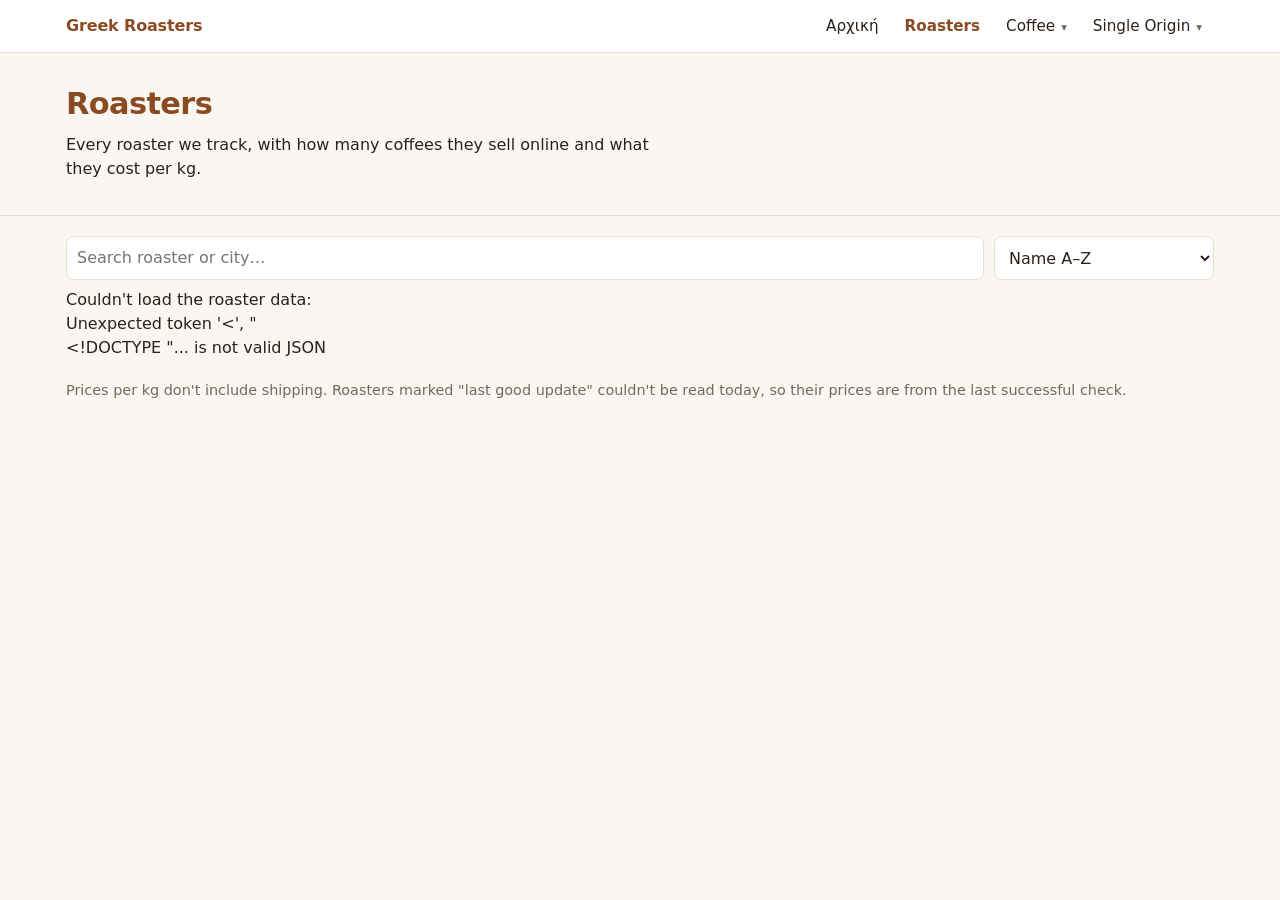
==== site/roasters.html @ 0393e21e "Add menu, Roasters page and grouping by origin or flavour profile - Menu on every page: Αρχική, Roas" ====
<!doctype html>
<html lang="en">
<head>
  <meta charset="utf-8">
  <meta name="viewport" content="width=device-width, initial-scale=1">
  <title>Roasters · Greek Roasters</title>
  <meta name="description" content="Greek specialty coffee roasters with online shops: coffees, prices per kg and shipping.">
  <link rel="stylesheet" href="style.css">
</head>
<body>
  <nav class="nav" aria-label="Main">
    <div class="wrap nav-row">
      <a class="brand" href="index.html">Greek Roasters</a>
      <ul class="menu">
        <li><a href="index.html" data-nav="home">Αρχική</a></li>
        <li><a href="roasters.html" data-nav="roasters">Roasters</a></li>
        <li><details class="drop"><summary data-nav="coffee">Coffee</summary>
          <ul>
            <li><a href="index.html?type=Blend">Blends</a></li>
            <li><a href="index.html?type=Single+origin">Single Origin</a></li>
            <li><a href="index.html?type=Decaf">Decaf</a></li>
          </ul></details></li>
        <li><details class="drop"><summary data-nav="single">Single Origin</summary>
          <ul>
            <li><a href="index.html?type=Single+origin&amp;group=origin">Sort per origin</a></li>
            <li><a href="index.html?type=Single+origin&amp;group=taste">Sort per flavour profile</a></li>
          </ul></details></li>
      </ul>
    </div>
  </nav>
  <header class="top">
    <div class="wrap">
      <h1>Roasters</h1>
      <p class="lede">Every roaster we track, with how many coffees they sell online and what they cost per kg.</p>
      <p class="meta" id="updated"></p>
    </div>
  </header>

  <main class="wrap">
    <div class="filters roaster-filters">
      <input id="rq" type="search" placeholder="Search roaster or city…" aria-label="Search roasters">
      <select id="rsort" aria-label="Sort roasters">
        <option value="name">Name A–Z</option>
        <option value="cheapest">Cheapest per kg</option>
        <option value="median">Lowest median per kg</option>
        <option value="count">Most coffees</option>
      </select>
    </div>
    <section id="roasterList" class="grid roaster-grid"></section>
    <p class="fine">Prices per kg don't include shipping. Roasters marked "last good update" couldn't be read today, so their prices are from the last successful check.</p>
  </main>

  <template id="roasterCard">
    <article class="card roaster">
      <div class="head">
        <div>
          <h3><a target="_blank" rel="noopener"></a></h3>
          <p class="sub"></p>
        </div>
        <div class="kg"><strong></strong><span>from, per kg</span></div>
      </div>
      <dl class="facts"></dl>
      <p class="status"></p>
      <a class="more" href="#"></a>
    </article>
  </template>

  <script src="nav.js"></script>
  <script src="roasters.js"></script>
</body>
</html>
---- site/style.css ----
:root {
  --bg: #faf7f2;
  --surface: #ffffff;
  --ink: #2b211a;
  --muted: #76675b;
  --line: #e7ddd2;
  --accent: #8a4b22;
  --chip: #f2e9df;
  --fruity: #b23a48;
  --choc: #6b4226;
  --balanced: #4b6b4a;
  --good: #2f7d4f;
  --bad: #b23a48;
}
@media (prefers-color-scheme: dark) {
  :root {
    --bg: #17120e;
    --surface: #211a15;
    --ink: #f1e8df;
    --muted: #b3a291;
    --line: #3a2f27;
    --accent: #e0a172;
    --chip: #2e241d;
    --fruity: #f08b98;
    --choc: #d9a77f;
    --balanced: #9cc79a;
    --good: #7fd19f;
    --bad: #f08b98;
  }
}
* { box-sizing: border-box; }
body { margin: 0; background: var(--bg); color: var(--ink); font: 16px/1.5 system-ui, -apple-system, "Segoe UI", sans-serif; }
.wrap { max-width: 1180px; margin: 0 auto; padding: 0 16px; }
.top { border-bottom: 1px solid var(--line); padding: 28px 0 20px; }
h1 { margin: 0; font-size: 1.9rem; letter-spacing: -0.02em; color: var(--accent); }
.lede { margin: 6px 0 2px; max-width: 60ch; }
.meta, .count, .fine { color: var(--muted); font-size: 0.9rem; }

.filters { display: grid; grid-template-columns: repeat(auto-fit, minmax(170px, 1fr)); gap: 10px; margin: 20px 0 8px; }
.filters input[type=search], .filters select { width: 100%; padding: 9px 10px; border: 1px solid var(--line); border-radius: 8px; background: var(--surface); color: var(--ink); font: inherit; }
.filters #q { grid-column: 1 / -1; }
.range, .check { display: flex; align-items: center; gap: 8px; font-size: 0.9rem; color: var(--muted); }
.range { flex-wrap: wrap; }
.range input { flex: 1; min-width: 120px; accent-color: var(--accent); }
.check input { accent-color: var(--accent); }

.grid { display: grid; grid-template-columns: repeat(auto-fill, minmax(300px, 1fr)); gap: 14px; }
.card { background: var(--surface); border: 1px solid var(--line); border-radius: 12px; padding: 14px 16px; display: flex; flex-direction: column; gap: 8px; }
.card.out { opacity: 0.6; }
.pic { display: block; margin: -14px -16px 2px; border-radius: 12px 12px 0 0; overflow: hidden; background: #fff; border-bottom: 1px solid var(--line); }
.pic img { display: block; width: 100%; height: 180px; object-fit: contain; }
.head { display: flex; justify-content: space-between; gap: 12px; }
.card h3 { margin: 0; font-size: 1.02rem; line-height: 1.3; }
.card h3 a { color: inherit; text-decoration: none; }
.card h3 a:hover { text-decoration: underline; }
.sub { margin: 2px 0 0; color: var(--muted); font-size: 0.88rem; }
.kg { text-align: right; white-space: nowrap; }
.kg strong { display: block; font-size: 1.25rem; color: var(--accent); }
.kg span { font-size: 0.75rem; color: var(--muted); }
.chips { margin: 0; display: flex; flex-wrap: wrap; gap: 6px; }
.chip { background: var(--chip); border-radius: 999px; padding: 2px 9px; font-size: 0.78rem; }
.chip.fruity { color: var(--fruity); }
.chip.choc { color: var(--choc); }
.chip.balanced { color: var(--balanced); }
.chip.drop { color: var(--good); font-weight: 600; }
.chip.rise { color: var(--bad); font-weight: 600; }
.notes { margin: 0; font-size: 0.9rem; }
.opts { list-style: none; margin: auto 0 0; padding: 8px 0 0; border-top: 1px dashed var(--line); display: flex; flex-wrap: wrap; gap: 4px 14px; font-size: 0.85rem; color: var(--muted); }
.opts b { color: var(--ink); font-weight: 600; }

.roasters { margin: 36px 0 48px; }
.roasters h2 { font-size: 1.3rem; }
.table-scroll { overflow-x: auto; }
table { width: 100%; border-collapse: collapse; font-size: 0.9rem; background: var(--surface); border: 1px solid var(--line); border-radius: 12px; }
th, td { text-align: left; padding: 8px 10px; border-bottom: 1px solid var(--line); white-space: nowrap; }
th { color: var(--muted); font-weight: 600; }
td a { color: var(--accent); }
.stale { color: var(--bad); }

.nav { background: var(--surface); border-bottom: 1px solid var(--line); position: sticky; top: 0; z-index: 10; }
.nav-row { display: flex; align-items: center; justify-content: space-between; gap: 12px; flex-wrap: wrap; min-height: 52px; }
.brand { font-weight: 700; color: var(--accent); text-decoration: none; letter-spacing: -0.01em; }
.menu { list-style: none; margin: 0; padding: 0; display: flex; flex-wrap: wrap; gap: 2px; }
.menu > li { position: relative; }
.menu a, .menu summary { display: block; padding: 8px 12px; border-radius: 8px; color: var(--ink); text-decoration: none; cursor: pointer; font-size: 0.95rem; }
.menu summary { list-style: none; }
.menu summary::-webkit-details-marker { display: none; }
.menu summary::after { content: "▾"; margin-left: 6px; font-size: 0.75em; color: var(--muted); }
.menu a:hover, .menu summary:hover, .drop[open] > summary { background: var(--chip); }
.menu .active { color: var(--accent); font-weight: 600; }
.drop ul { list-style: none; margin: 4px 0 0; padding: 6px; position: absolute; right: 0; min-width: 210px; background: var(--surface); border: 1px solid var(--line); border-radius: 10px; box-shadow: 0 8px 24px rgb(0 0 0 / 0.12); }
.drop ul a { white-space: nowrap; }
.menu a:focus-visible, .menu summary:focus-visible { outline: 2px solid var(--accent); outline-offset: 1px; }

.groups { display: flex; flex-direction: column; gap: 28px; }
.group h2 { font-size: 1.25rem; margin: 0 0 10px; display: flex; align-items: baseline; gap: 10px; flex-wrap: wrap; }
.group h2 small { color: var(--muted); font-weight: 400; font-size: 0.85rem; }

.roaster-filters { grid-template-columns: 1fr minmax(170px, 220px); }
.roaster-filters #rq { grid-column: auto; }
.roaster-grid { grid-template-columns: repeat(auto-fill, minmax(260px, 1fr)); margin-bottom: 20px; }
.facts { display: grid; grid-template-columns: auto 1fr; gap: 2px 12px; margin: 0; font-size: 0.9rem; }
.facts dt { color: var(--muted); }
.facts dd { margin: 0; text-align: right; }
.status { margin: 0; font-size: 0.8rem; color: var(--muted); }
.more { margin-top: auto; color: var(--accent); font-weight: 600; text-decoration: none; font-size: 0.9rem; }
.more:hover { text-decoration: underline; }

@media (max-width: 560px) {
  .nav-row { padding-top: 6px; padding-bottom: 6px; }
  .menu { width: 100%; justify-content: space-between; }
  .menu a, .menu summary { padding: 8px 8px; font-size: 0.9rem; }
  .drop ul { right: auto; left: 0; }
  .menu > li:last-child .drop ul { left: auto; right: 0; }
  .roaster-filters { grid-template-columns: 1fr; }
}
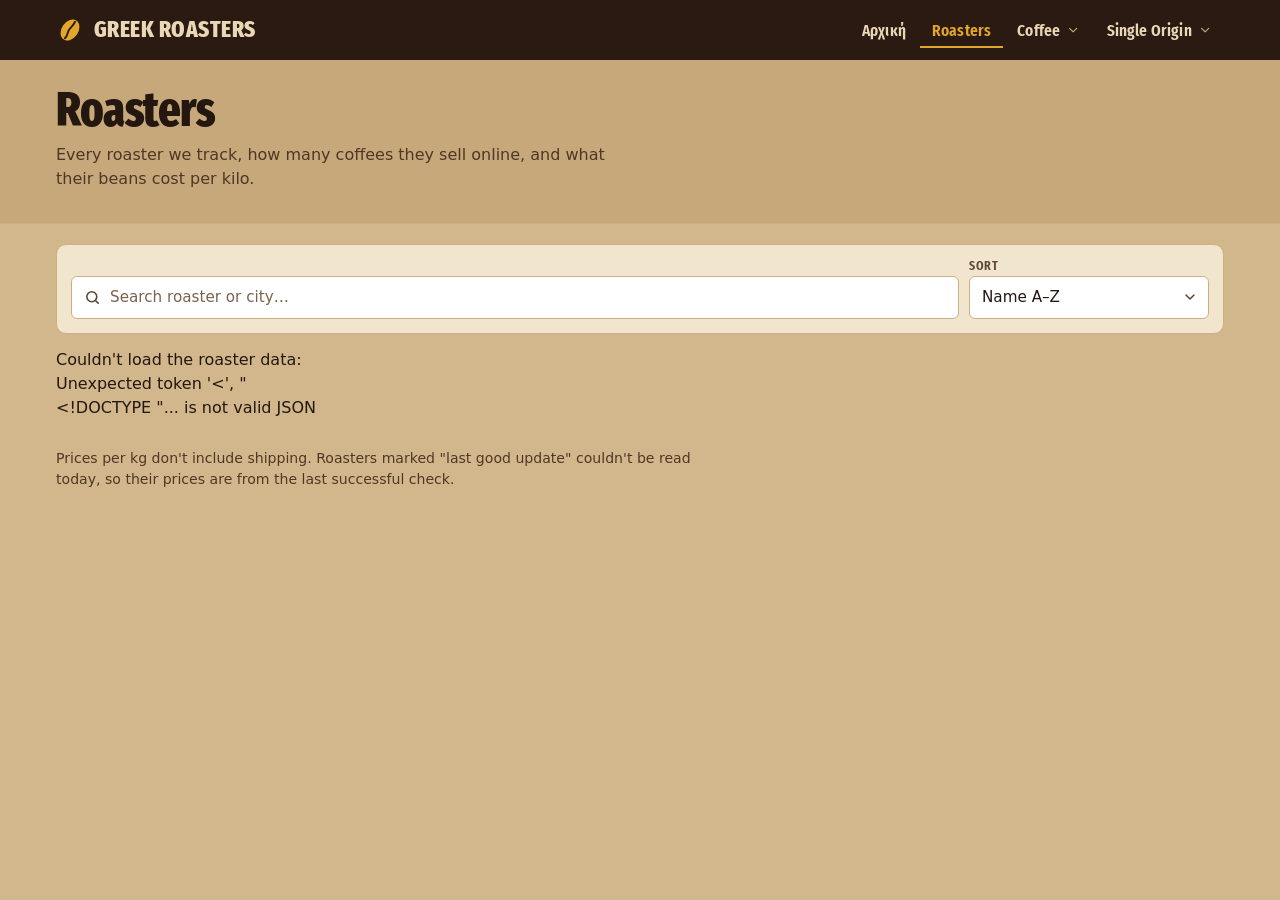
==== commit 0391e3d1: "Redesign the site as a grocer's shop in earth colours - Espresso header, kraft ground and bag-paper " ====
--- a/site/roasters.html
+++ b/site/roasters.html
@@ -5,22 +5,35 @@
   <meta name="viewport" content="width=device-width, initial-scale=1">
   <title>Roasters · Greek Roasters</title>
   <meta name="description" content="Greek specialty coffee roasters with online shops: coffees, prices per kg and shipping.">
+  <meta name="theme-color" content="#2a1a11">
+  <link rel="preload" href="fonts/fira-xc-extrabold.woff2" as="font" type="font/woff2" crossorigin>
   <link rel="stylesheet" href="style.css">
 </head>
 <body>
+  <svg width="0" height="0" style="position:absolute" aria-hidden="true">
+    <symbol id="i-chev" viewBox="0 0 24 24"><path d="m6 9 6 6 6-6"/></symbol>
+    <symbol id="i-down" viewBox="0 0 24 24"><path d="M12 5v14m-6-6 6 6 6-6"/></symbol>
+    <symbol id="i-up" viewBox="0 0 24 24"><path d="M12 19V5m-6 6 6-6 6 6"/></symbol>
+    <symbol id="i-arrow" viewBox="0 0 24 24"><path d="M5 12h14m-6-6 6 6-6 6"/></symbol>
+    <symbol id="i-sliders" viewBox="0 0 24 24"><path d="M4 7h10m4 0h2M4 17h4m4 0h8"/><circle cx="16" cy="7" r="2"/><circle cx="10" cy="17" r="2"/></symbol>
+    <symbol id="i-clock" viewBox="0 0 24 24"><circle cx="12" cy="12" r="8.5"/><path d="M12 7.5V12l3 2"/></symbol>
+  </svg>
   <nav class="nav" aria-label="Main">
     <div class="wrap nav-row">
-      <a class="brand" href="index.html">Greek Roasters</a>
+      <a class="brand" href="index.html">
+        <svg viewBox="0 0 32 32" aria-hidden="true"><ellipse cx="16" cy="16" rx="9.5" ry="13" transform="rotate(35 16 16)" fill="#e2a62a"/><path d="M10.2 25.4c3.4-3.2 2.6-6.2 4.4-9.2s4.8-4.6 7.2-9.6" fill="none" stroke="#2a1a11" stroke-width="2.2" stroke-linecap="round"/></svg>
+        Greek Roasters
+      </a>
       <ul class="menu">
         <li><a href="index.html" data-nav="home">Αρχική</a></li>
         <li><a href="roasters.html" data-nav="roasters">Roasters</a></li>
-        <li><details class="drop"><summary data-nav="coffee">Coffee</summary>
+        <li><details class="drop"><summary data-nav="coffee">Coffee <svg class="icon" aria-hidden="true"><use href="#i-chev"/></svg></summary>
           <ul>
             <li><a href="index.html?type=Blend">Blends</a></li>
             <li><a href="index.html?type=Single+origin">Single Origin</a></li>
             <li><a href="index.html?type=Decaf">Decaf</a></li>
           </ul></details></li>
-        <li><details class="drop"><summary data-nav="single">Single Origin</summary>
+        <li><details class="drop"><summary data-nav="single">Single Origin <svg class="icon" aria-hidden="true"><use href="#i-chev"/></svg></summary>
           <ul>
             <li><a href="index.html?type=Single+origin&amp;group=origin">Sort per origin</a></li>
             <li><a href="index.html?type=Single+origin&amp;group=taste">Sort per flavour profile</a></li>
@@ -29,23 +42,27 @@
     </div>
   </nav>
   <header class="top">
-    <div class="wrap">
-      <h1>Roasters</h1>
-      <p class="lede">Every roaster we track, with how many coffees they sell online and what they cost per kg.</p>
-      <p class="meta" id="updated"></p>
+    <div class="wrap top-row">
+      <div>
+        <h1>Roasters</h1>
+        <p class="lede">Every roaster we track, how many coffees they sell online, and what their beans cost per kilo.</p>
+        <p class="meta" id="updated"></p>
+      </div>
     </div>
   </header>
 
   <main class="wrap">
     <div class="filters roaster-filters">
       <input id="rq" type="search" placeholder="Search roaster or city…" aria-label="Search roasters">
-      <select id="rsort" aria-label="Sort roasters">
+      <label class="field"><span>Sort</span><select id="rsort">
         <option value="name">Name A–Z</option>
         <option value="cheapest">Cheapest per kg</option>
         <option value="median">Lowest median per kg</option>
         <option value="count">Most coffees</option>
-      </select>
+      </select></label>
     </div>
+    <h2 class="sr-only">All roasters</h2>
+    <p class="count" id="rcount" aria-live="polite"></p>
     <section id="roasterList" class="grid roaster-grid"></section>
     <p class="fine">Prices per kg don't include shipping. Roasters marked "last good update" couldn't be read today, so their prices are from the last successful check.</p>
   </main>
@@ -53,12 +70,14 @@
   <template id="roasterCard">
     <article class="card roaster">
       <div class="head">
-        <div>
-          <h3><a target="_blank" rel="noopener"></a></h3>
-          <p class="sub"></p>
-        </div>
-        <div class="kg"><strong></strong><span>from, per kg</span></div>
+        <div class="tag"><strong class="num"></strong><span>from, per kg</span></div>
+        <h3><a target="_blank" rel="noopener"></a></h3>
+        <p class="sub"></p>
       </div>
+      <figure class="scale">
+        <div class="scale-track"><span class="scale-mark"></span></div>
+        <figcaption><b></b> of coffees in stock</figcaption>
+      </figure>
       <dl class="facts"></dl>
       <p class="status"></p>
       <a class="more" href="#"></a>
--- a/site/style.css
+++ b/site/style.css
@@ -1,116 +1,216 @@
+/* Greek Roasters: a grocer's shop where everything is sold by the kilo. */
+
+@font-face { font-family: "Fira XC"; src: url("fonts/fira-xc-semibold.woff2") format("woff2"); font-weight: 600; font-display: swap; }
+@font-face { font-family: "Fira XC"; src: url("fonts/fira-xc-bold.woff2") format("woff2"); font-weight: 700; font-display: swap; }
+@font-face { font-family: "Fira XC"; src: url("fonts/fira-xc-extrabold.woff2") format("woff2"); font-weight: 800; font-display: swap; }
+
 :root {
-  --bg: #faf7f2;
-  --surface: #ffffff;
-  --ink: #2b211a;
-  --muted: #76675b;
-  --line: #e7ddd2;
-  --accent: #8a4b22;
-  --chip: #f2e9df;
-  --fruity: #b23a48;
-  --choc: #6b4226;
-  --balanced: #4b6b4a;
-  --good: #2f7d4f;
-  --bad: #b23a48;
+  --espresso: #2a1a11;
+  --espresso-2: #3b261a;
+  --on-espresso: #e9d7b6;
+  --on-espresso-2: #bfa47c;
+  --ground: #d2b78c;
+  --band: #c7a87a;
+  --bag: #f1e5cd;
+  --bag-line: #c9b088;
+  --window: #ffffff;
+  --ink: #23170f;
+  --ink-2: #4e3726;
+  --ink-3: #5e4733;
+  --ochre: #e2a62a;
+  --ochre-deep: #b9811a;
+  --on-ochre: #1f140c;
+  --olive: #4c5a20;
+  --olive-soft: #dfe1c3;
+  --terracotta: #8f3621;
+  --terracotta-soft: #f0d2c4;
+  --cherry: #8e2433;
+  --cocoa: #5b3a24;
+  --focus: #4c5a20;
+  --shadow: 0 1px 2px rgb(42 26 17 / 0.10), 0 6px 18px -8px rgb(42 26 17 / 0.30);
+  --display: "Fira XC", "Arial Narrow", system-ui, sans-serif;
+  --body: system-ui, -apple-system, "Segoe UI", Roboto, sans-serif;
+  color-scheme: light;
 }
 @media (prefers-color-scheme: dark) {
   :root {
-    --bg: #17120e;
-    --surface: #211a15;
-    --ink: #f1e8df;
-    --muted: #b3a291;
-    --line: #3a2f27;
-    --accent: #e0a172;
-    --chip: #2e241d;
-    --fruity: #f08b98;
-    --choc: #d9a77f;
-    --balanced: #9cc79a;
-    --good: #7fd19f;
-    --bad: #f08b98;
+    --espresso: #120b07;
+    --espresso-2: #24170f;
+    --on-espresso: #ecdcc0;
+    --on-espresso-2: #b59b74;
+    --ground: #1d140e;
+    --band: #2b1d13;
+    --bag: #2a1d14;
+    --bag-line: #4a3524;
+    --window: #f4ece0;
+    --ink: #f1e4cc;
+    --ink-2: #cdb593;
+    --ink-3: #b59c7a;
+    --ochre: #e2a62a;
+    --ochre-deep: #f0bd52;
+    --on-ochre: #1f140c;
+    --olive: #b4c26b;
+    --olive-soft: #333619;
+    --terracotta: #ec8a6c;
+    --terracotta-soft: #44221a;
+    --cherry: #f08a99;
+    --cocoa: #d9ab83;
+    --focus: #e2a62a;
+    --shadow: 0 1px 2px rgb(0 0 0 / 0.4), 0 8px 20px -10px rgb(0 0 0 / 0.7);
+    color-scheme: dark;
   }
 }
+
 * { box-sizing: border-box; }
-body { margin: 0; background: var(--bg); color: var(--ink); font: 16px/1.5 system-ui, -apple-system, "Segoe UI", sans-serif; }
-.wrap { max-width: 1180px; margin: 0 auto; padding: 0 16px; }
-.top { border-bottom: 1px solid var(--line); padding: 28px 0 20px; }
-h1 { margin: 0; font-size: 1.9rem; letter-spacing: -0.02em; color: var(--accent); }
-.lede { margin: 6px 0 2px; max-width: 60ch; }
-.meta, .count, .fine { color: var(--muted); font-size: 0.9rem; }
-
-.filters { display: grid; grid-template-columns: repeat(auto-fit, minmax(170px, 1fr)); gap: 10px; margin: 20px 0 8px; }
-.filters input[type=search], .filters select { width: 100%; padding: 9px 10px; border: 1px solid var(--line); border-radius: 8px; background: var(--surface); color: var(--ink); font: inherit; }
-.filters #q { grid-column: 1 / -1; }
-.range, .check { display: flex; align-items: center; gap: 8px; font-size: 0.9rem; color: var(--muted); }
-.range { flex-wrap: wrap; }
-.range input { flex: 1; min-width: 120px; accent-color: var(--accent); }
-.check input { accent-color: var(--accent); }
-
-.grid { display: grid; grid-template-columns: repeat(auto-fill, minmax(300px, 1fr)); gap: 14px; }
-.card { background: var(--surface); border: 1px solid var(--line); border-radius: 12px; padding: 14px 16px; display: flex; flex-direction: column; gap: 8px; }
-.card.out { opacity: 0.6; }
-.pic { display: block; margin: -14px -16px 2px; border-radius: 12px 12px 0 0; overflow: hidden; background: #fff; border-bottom: 1px solid var(--line); }
-.pic img { display: block; width: 100%; height: 180px; object-fit: contain; }
-.head { display: flex; justify-content: space-between; gap: 12px; }
-.card h3 { margin: 0; font-size: 1.02rem; line-height: 1.3; }
-.card h3 a { color: inherit; text-decoration: none; }
-.card h3 a:hover { text-decoration: underline; }
-.sub { margin: 2px 0 0; color: var(--muted); font-size: 0.88rem; }
-.kg { text-align: right; white-space: nowrap; }
-.kg strong { display: block; font-size: 1.25rem; color: var(--accent); }
-.kg span { font-size: 0.75rem; color: var(--muted); }
-.chips { margin: 0; display: flex; flex-wrap: wrap; gap: 6px; }
-.chip { background: var(--chip); border-radius: 999px; padding: 2px 9px; font-size: 0.78rem; }
-.chip.fruity { color: var(--fruity); }
-.chip.choc { color: var(--choc); }
-.chip.balanced { color: var(--balanced); }
-.chip.drop { color: var(--good); font-weight: 600; }
-.chip.rise { color: var(--bad); font-weight: 600; }
-.notes { margin: 0; font-size: 0.9rem; }
-.opts { list-style: none; margin: auto 0 0; padding: 8px 0 0; border-top: 1px dashed var(--line); display: flex; flex-wrap: wrap; gap: 4px 14px; font-size: 0.85rem; color: var(--muted); }
-.opts b { color: var(--ink); font-weight: 600; }
-
-.roasters { margin: 36px 0 48px; }
-.roasters h2 { font-size: 1.3rem; }
-.table-scroll { overflow-x: auto; }
-table { width: 100%; border-collapse: collapse; font-size: 0.9rem; background: var(--surface); border: 1px solid var(--line); border-radius: 12px; }
-th, td { text-align: left; padding: 8px 10px; border-bottom: 1px solid var(--line); white-space: nowrap; }
-th { color: var(--muted); font-weight: 600; }
-td a { color: var(--accent); }
-.stale { color: var(--bad); }
-
-.nav { background: var(--surface); border-bottom: 1px solid var(--line); position: sticky; top: 0; z-index: 10; }
-.nav-row { display: flex; align-items: center; justify-content: space-between; gap: 12px; flex-wrap: wrap; min-height: 52px; }
-.brand { font-weight: 700; color: var(--accent); text-decoration: none; letter-spacing: -0.01em; }
+html { -webkit-text-size-adjust: 100%; }
+body { margin: 0; background: var(--ground); color: var(--ink); font: 16px/1.5 var(--body); caret-color: var(--olive); }
+html { scrollbar-color: var(--ink-3) var(--ground); }
+::selection { background: var(--ochre); color: var(--on-ochre); }
+a { color: inherit; text-underline-offset: 3px; text-decoration-thickness: 1px; }
+:focus-visible { outline: 2px solid var(--focus); outline-offset: 2px; border-radius: 4px; }
+.wrap { max-width: 1200px; margin: 0 auto; padding: 0 16px; }
+.icon { width: 1em; height: 1em; flex: none; vertical-align: -0.125em; fill: none; stroke: currentColor; stroke-width: 2; stroke-linecap: round; stroke-linejoin: round; }
+.num { font-variant-numeric: tabular-nums; }
+.sr-only { position: absolute; width: 1px; height: 1px; padding: 0; margin: -1px; overflow: hidden; clip: rect(0 0 0 0); white-space: nowrap; border: 0; }
+
+/* Shop front: espresso rail */
+.nav { background: var(--espresso); color: var(--on-espresso); position: sticky; top: 0; z-index: 10; }
+.nav-row { display: flex; align-items: center; justify-content: space-between; gap: 12px 20px; flex-wrap: wrap; min-height: 60px; }
+.brand { display: inline-flex; align-items: center; gap: 10px; text-decoration: none; font: 800 1.45rem/1 var(--display); text-transform: uppercase; letter-spacing: 0.02em; color: var(--on-espresso); }
+.brand svg { width: 28px; height: 28px; }
 .menu { list-style: none; margin: 0; padding: 0; display: flex; flex-wrap: wrap; gap: 2px; }
 .menu > li { position: relative; }
-.menu a, .menu summary { display: block; padding: 8px 12px; border-radius: 8px; color: var(--ink); text-decoration: none; cursor: pointer; font-size: 0.95rem; }
+.menu a, .menu summary { display: flex; align-items: center; gap: 6px; padding: 8px 12px; border-radius: 6px; color: var(--on-espresso); text-decoration: none; cursor: pointer; font: 600 1.05rem/1.2 var(--display); letter-spacing: 0.01em; }
 .menu summary { list-style: none; }
 .menu summary::-webkit-details-marker { display: none; }
-.menu summary::after { content: "▾"; margin-left: 6px; font-size: 0.75em; color: var(--muted); }
-.menu a:hover, .menu summary:hover, .drop[open] > summary { background: var(--chip); }
-.menu .active { color: var(--accent); font-weight: 600; }
-.drop ul { list-style: none; margin: 4px 0 0; padding: 6px; position: absolute; right: 0; min-width: 210px; background: var(--surface); border: 1px solid var(--line); border-radius: 10px; box-shadow: 0 8px 24px rgb(0 0 0 / 0.12); }
-.drop ul a { white-space: nowrap; }
-.menu a:focus-visible, .menu summary:focus-visible { outline: 2px solid var(--accent); outline-offset: 1px; }
-
-.groups { display: flex; flex-direction: column; gap: 28px; }
-.group h2 { font-size: 1.25rem; margin: 0 0 10px; display: flex; align-items: baseline; gap: 10px; flex-wrap: wrap; }
-.group h2 small { color: var(--muted); font-weight: 400; font-size: 0.85rem; }
-
-.roaster-filters { grid-template-columns: 1fr minmax(170px, 220px); }
+.menu summary .icon { width: 0.85em; height: 0.85em; color: var(--on-espresso-2); transition: transform 0.2s cubic-bezier(0.16, 1, 0.3, 1); }
+.drop[open] > summary .icon { transform: rotate(180deg); }
+.menu a:hover, .menu summary:hover, .drop[open] > summary { background: var(--espresso-2); }
+.menu .active { color: var(--ochre); box-shadow: inset 0 -2px 0 var(--ochre); border-radius: 6px 6px 0 0; }
+.drop ul { list-style: none; margin: 6px 0 0; padding: 6px; position: absolute; right: 0; min-width: 220px; background: var(--bag); border: 1px solid var(--bag-line); border-radius: 8px; box-shadow: var(--shadow); }
+.drop ul a { color: var(--ink); font: 600 1rem/1.2 var(--body); white-space: nowrap; padding: 10px 12px; }
+.drop ul a:hover { background: var(--ground); }
+.menu :focus-visible { outline-color: var(--ochre); }
+
+/* Counter band */
+.top { background: var(--band); border-bottom: 1px solid var(--bag-line); padding: 26px 0 22px; }
+.top-row { display: flex; flex-wrap: wrap; align-items: flex-end; justify-content: space-between; gap: 14px 32px; }
+h1 { margin: 0; font: 800 clamp(1.9rem, 1.3rem + 2.4vw, 3rem)/1.02 var(--display); letter-spacing: -0.01em; text-wrap: balance; color: var(--ink); }
+.lede { margin: 8px 0 0; max-width: 58ch; color: var(--ink-2); }
+.ledger { display: flex; flex-wrap: wrap; gap: 6px 22px; margin: 0; padding: 0; list-style: none; font: 600 1rem/1.2 var(--display); color: var(--ink-2); }
+.ledger b { display: block; font-size: 1.6rem; font-weight: 800; color: var(--ink); font-variant-numeric: tabular-nums; }
+.meta { margin: 10px 0 0; font-size: 0.88rem; color: var(--ink-2); display: flex; align-items: center; gap: 6px; }
+.meta .icon { color: var(--olive); }
+
+/* Filters: the counter */
+.filters { display: grid; grid-template-columns: repeat(auto-fit, minmax(160px, 1fr)); gap: 10px; margin: 20px 0 6px; padding: 14px; background: var(--bag); border: 1px solid var(--bag-line); border-radius: 10px; }
+.filters #q { grid-column: 1 / -1; }
+.panel { grid-column: 1 / -1; }
+.panel > summary { display: none; }
+.panel-body { display: grid; grid-template-columns: repeat(auto-fit, minmax(160px, 1fr)); gap: 10px; }
+.field { display: flex; flex-direction: column; gap: 4px; min-width: 0; }
+.field > span { font: 600 0.82rem/1 var(--display); letter-spacing: 0.04em; text-transform: uppercase; color: var(--ink-3); }
+.filters input[type=search], .filters select { width: 100%; min-height: 42px; padding: 9px 12px; border: 1px solid var(--bag-line); border-radius: 6px; background-color: var(--window); color: #23170f; font: inherit; font-size: 0.95rem; }
+.filters select { appearance: none; padding-right: 34px; background-image: url("data:image/svg+xml,%3Csvg xmlns='http://www.w3.org/2000/svg' viewBox='0 0 24 24' fill='none' stroke='%235b4331' stroke-width='2.2' stroke-linecap='round' stroke-linejoin='round'%3E%3Cpath d='m6 9 6 6 6-6'/%3E%3C/svg%3E"); background-repeat: no-repeat; background-position: right 10px center; background-size: 16px; }
+.filters input[type=search] { padding-left: 38px; background-image: url("data:image/svg+xml,%3Csvg xmlns='http://www.w3.org/2000/svg' viewBox='0 0 24 24' fill='none' stroke='%235b4331' stroke-width='2.2' stroke-linecap='round'%3E%3Ccircle cx='11' cy='11' r='7'/%3E%3Cpath d='m20 20-3.5-3.5'/%3E%3C/svg%3E"); background-repeat: no-repeat; background-position: 12px center; background-size: 17px; }
+.filters input::placeholder { color: #7a634e; }
+.filters input:focus-visible, .filters select:focus-visible { outline: 2px solid var(--focus); outline-offset: 1px; }
+.range { display: flex; flex-direction: column; gap: 4px; }
+.range > span { display: flex; justify-content: space-between; font: 600 0.82rem/1 var(--display); letter-spacing: 0.04em; text-transform: uppercase; color: var(--ink-3); }
+.range output { color: var(--ink); text-transform: none; letter-spacing: 0; font-size: 0.95rem; }
+.range input { width: 100%; margin: 10px 0 6px; accent-color: var(--olive); }
+.check { display: flex; align-items: center; gap: 10px; font-size: 0.95rem; color: var(--ink); align-self: end; min-height: 42px; }
+.check input { width: 20px; height: 20px; accent-color: var(--olive); }
+
+.count { margin: 14px 2px 10px; font: 600 1rem/1.2 var(--display); color: var(--ink-2); }
+.fine { color: var(--ink-2); font-size: 0.88rem; max-width: 75ch; margin: 28px 0 40px; }
+
+/* Bags */
+.grid { display: grid; grid-template-columns: repeat(auto-fill, minmax(272px, 1fr)); gap: 16px; }
+.card { position: relative; background: var(--bag); border: 1px solid var(--bag-line); border-radius: 10px; padding: 14px; display: flex; flex-direction: column; gap: 10px; box-shadow: var(--shadow); }
+.card.out { opacity: 0.62; }
+.pic { display: block; margin: 0; border-radius: 6px; overflow: hidden; background: var(--bag); aspect-ratio: 4 / 3; }
+.pic img { display: block; width: 100%; height: 100%; object-fit: contain; mix-blend-mode: multiply; }
+@media (prefers-color-scheme: dark) { .pic { background: var(--window); } .pic img { mix-blend-mode: normal; } }
+.card h3 { margin: 0; font: 700 1.28rem/1.12 var(--display); letter-spacing: 0.005em; text-wrap: balance; }
+.card h3 a { text-decoration: none; }
+.card h3 a:hover { text-decoration: underline; }
+.sub { margin: 3px 0 0; color: var(--ink-2); font-size: 0.88rem; }
+
+/* The kilo tag: hangs off the bag */
+.tag { position: absolute; top: 10px; right: -6px; z-index: 1; background: var(--ochre); color: var(--on-ochre); padding: 6px 12px 7px 22px; border-radius: 4px 6px 6px 4px; clip-path: polygon(10px 0, 100% 0, 100% 100%, 10px 100%, 0 50%); filter: drop-shadow(0 3px 4px rgb(42 26 17 / 0.35)); text-align: right; line-height: 1; }
+.tag::before { content: ""; position: absolute; left: 10px; top: 50%; width: 7px; height: 7px; margin-top: -3.5px; border-radius: 50%; background: var(--bag); box-shadow: inset 0 1px 1px rgb(0 0 0 / 0.35); }
+.tag strong { display: block; font: 800 1.7rem/1 var(--display); font-variant-numeric: tabular-nums; letter-spacing: -0.01em; }
+.tag span { display: block; font: 700 0.72rem/1 var(--display); text-transform: uppercase; letter-spacing: 0.08em; margin-top: 2px; }
+.head > .tag { position: relative; top: auto; right: auto; float: right; margin: -4px -20px 6px 10px; }
+.head h3 a { overflow-wrap: anywhere; }
+
+/* Signature: where this kilo price sits on the market scale */
+.scale { margin: 0; display: grid; gap: 5px; }
+.scale { padding-top: 14px; }
+.scale-track { position: relative; height: 13px; background:
+  repeating-linear-gradient(90deg, var(--ink-3) 0 1px, transparent 1px 10%) 0 100% / calc(100% + 1px) 6px no-repeat,
+  linear-gradient(90deg, var(--olive) 0%, var(--ochre) 50%, var(--terracotta) 100%) 0 0 / 100% 6px no-repeat; }
+.scale-track::after { content: ""; position: absolute; right: 0; bottom: 0; width: 1px; height: 6px; background: var(--ink-3); }
+/* The marker is a small kilo tag hung on the scale, in the tag's own notched shape. */
+.scale-mark { position: absolute; bottom: 4px; left: var(--pos, 50%); width: 14px; height: 18px; margin-left: -7px; filter: drop-shadow(1px 0 0 var(--ink)) drop-shadow(-1px 0 0 var(--ink)) drop-shadow(0 1px 0 var(--ink)) drop-shadow(0 -1px 0 var(--ink)); }
+.scale-mark::after { content: ""; position: absolute; inset: 0; background: radial-gradient(circle at 50% 6px, var(--on-ochre) 0 2px, var(--ochre) 2.5px); clip-path: polygon(0 0, 100% 0, 100% 62%, 50% 100%, 0 62%); }
+.scale figcaption { font-size: 0.82rem; color: var(--ink-2); }
+.scale figcaption b { color: var(--ink); font-weight: 600; }
+
+.chips { margin: 0; display: flex; flex-wrap: wrap; gap: 6px; }
+.chip { display: inline-flex; align-items: center; gap: 5px; border: 1px solid var(--bag-line); border-radius: 4px; padding: 2px 8px; font-size: 0.8rem; color: var(--ink); background: var(--ground); }
+.chip .dot { width: 8px; height: 8px; border-radius: 50%; background: currentColor; }
+.chip.fruity .dot { color: var(--cherry); }
+.chip.choc .dot { color: var(--cocoa); }
+.chip.balanced .dot { color: var(--olive); }
+.chip.drop { background: var(--olive-soft); border-color: transparent; color: var(--olive); font-weight: 600; }
+.chip.rise { background: var(--terracotta-soft); border-color: transparent; color: var(--terracotta); font-weight: 600; }
+.chip.sold { background: var(--ink); color: var(--bag); border-color: transparent; font-weight: 600; }
+.notes { margin: 0; font-size: 0.9rem; color: var(--ink-2); }
+.opts { list-style: none; margin: auto 0 0; padding: 10px 0 0; border-top: 1px dashed var(--bag-line); display: flex; flex-wrap: wrap; gap: 4px 16px; font-size: 0.88rem; color: var(--ink-2); font-variant-numeric: tabular-nums; }
+.opts b { color: var(--ink); font: 700 0.95rem/1 var(--display); margin-right: 3px; }
+
+/* Grouped view */
+.groups { display: flex; flex-direction: column; gap: 34px; }
+.group h2 { font: 800 1.7rem/1.1 var(--display); margin: 0 0 12px; display: flex; align-items: baseline; gap: 12px; flex-wrap: wrap; padding-bottom: 8px; border-bottom: 2px solid var(--ink); }
+.group h2 small { color: var(--ink-2); font: 600 1rem/1 var(--display); }
+
+.empty { grid-column: 1 / -1; padding: 40px 16px; text-align: center; color: var(--ink-2); background: var(--bag); border: 1px dashed var(--bag-line); border-radius: 10px; }
+.empty button { margin-top: 10px; font: 700 1rem/1 var(--display); padding: 10px 16px; border-radius: 6px; border: 0; background: var(--olive); color: var(--bag); cursor: pointer; }
+
+/* Roasters page */
+.roaster-filters { grid-template-columns: 1fr minmax(170px, 240px); align-items: end; }
 .roaster-filters #rq { grid-column: auto; }
-.roaster-grid { grid-template-columns: repeat(auto-fill, minmax(260px, 1fr)); margin-bottom: 20px; }
-.facts { display: grid; grid-template-columns: auto 1fr; gap: 2px 12px; margin: 0; font-size: 0.9rem; }
-.facts dt { color: var(--muted); }
-.facts dd { margin: 0; text-align: right; }
-.status { margin: 0; font-size: 0.8rem; color: var(--muted); }
-.more { margin-top: auto; color: var(--accent); font-weight: 600; text-decoration: none; font-size: 0.9rem; }
+.roaster-grid { grid-template-columns: repeat(auto-fill, minmax(260px, 1fr)); }
+.roaster .head { min-height: 60px; }
+.facts { display: grid; grid-template-columns: auto 1fr; gap: 4px 12px; margin: 0; font-size: 0.9rem; padding-top: 10px; border-top: 1px dashed var(--bag-line); }
+.facts dt { color: var(--ink-2); }
+.facts dd { margin: 0; text-align: right; font-variant-numeric: tabular-nums; }
+.status { margin: 0; font-size: 0.82rem; color: var(--ink-2); display: flex; align-items: center; gap: 6px; }
+.status .icon { color: var(--olive); }
+.status.stale { color: var(--terracotta); }
+.status.stale .icon { color: var(--terracotta); }
+.more { margin-top: auto; display: inline-flex; align-items: center; gap: 6px; align-self: flex-start; color: var(--olive); font: 700 1.02rem/1 var(--display); text-decoration: none; padding: 6px 0; }
 .more:hover { text-decoration: underline; }
 
 @media (max-width: 560px) {
-  .nav-row { padding-top: 6px; padding-bottom: 6px; }
-  .menu { width: 100%; justify-content: space-between; }
-  .menu a, .menu summary { padding: 8px 8px; font-size: 0.9rem; }
+  .nav-row { padding-top: 8px; padding-bottom: 6px; }
+  .menu { width: 100%; justify-content: space-between; margin: 0 -8px; width: calc(100% + 16px); }
+  .menu a, .menu summary { padding: 8px; font-size: 1rem; }
   .drop ul { right: auto; left: 0; }
   .menu > li:last-child .drop ul { left: auto; right: 0; }
-  .roaster-filters { grid-template-columns: 1fr; }
-}
+  .filters { grid-template-columns: 1fr; padding: 12px; }
+  .panel > summary { display: flex; align-items: center; gap: 8px; min-height: 42px; padding: 0 4px; cursor: pointer; list-style: none; font: 700 1.05rem/1 var(--display); color: var(--ink); }
+  .panel > summary::-webkit-details-marker { display: none; }
+  .panel > summary .chev { margin-left: auto; transition: transform 0.2s cubic-bezier(0.16, 1, 0.3, 1); }
+  .panel[open] > summary .chev { transform: rotate(180deg); }
+  .panel-body { grid-template-columns: 1fr 1fr; padding-top: 8px; }
+  .panel-body .range, .panel-body .check { grid-column: 1 / -1; }
+  .ledger b { font-size: 1.35rem; }
+  .pic { aspect-ratio: 3 / 2; }
+}
+
+@media (prefers-reduced-motion: reduce) {
+  * { animation: none !important; transition: none !important; }
+}
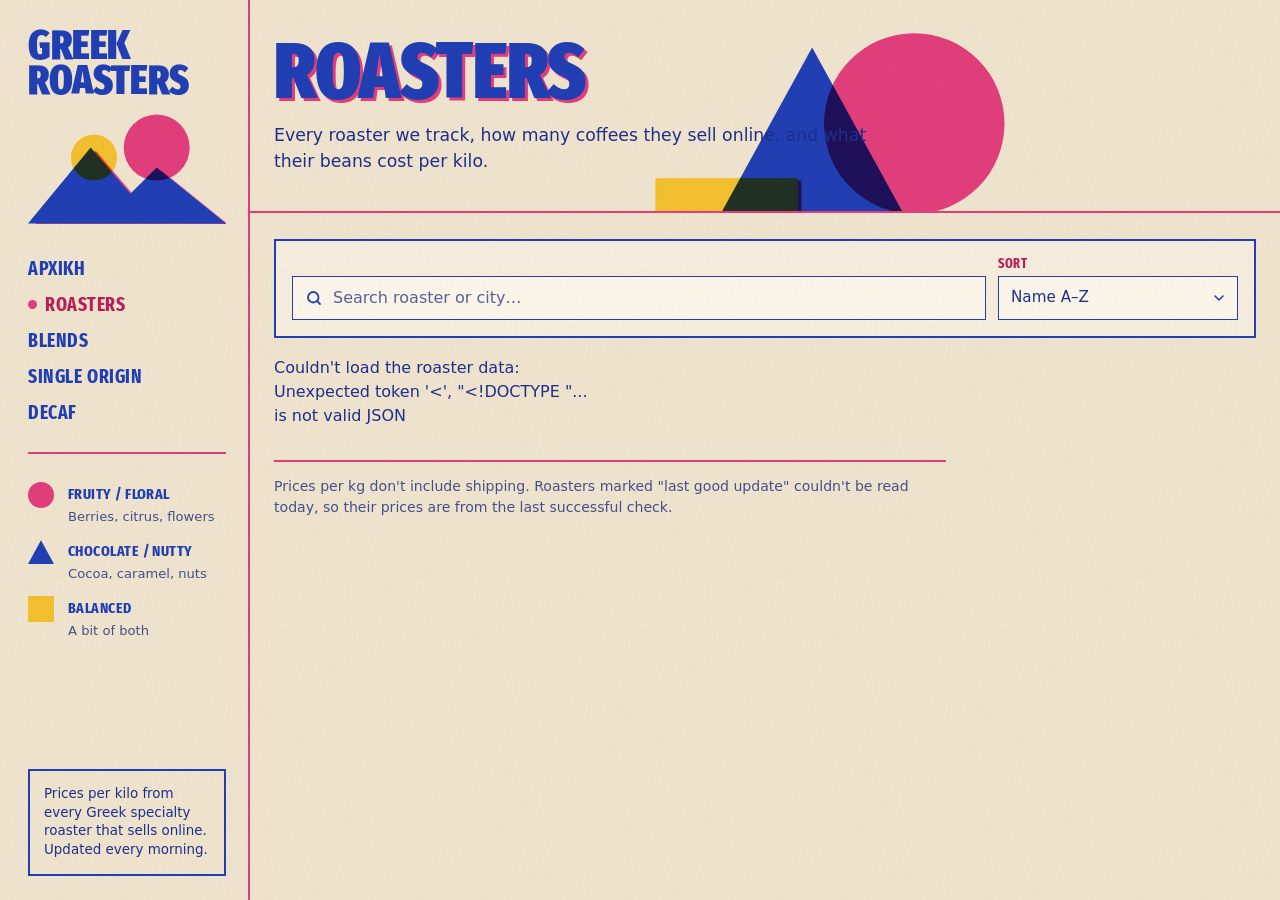
==== commit e388128a: "Restyle site as a risograph print and flatten the menu Cream paper with pink, blue and yellow inks, " ====
--- a/site/roasters.html
+++ b/site/roasters.html
@@ -5,8 +5,8 @@
   <meta name="viewport" content="width=device-width, initial-scale=1">
   <title>Roasters · Greek Roasters</title>
   <meta name="description" content="Greek specialty coffee roasters with online shops: coffees, prices per kg and shipping.">
-  <meta name="theme-color" content="#2a1a11">
-  <link rel="preload" href="fonts/fira-xc-extrabold.woff2" as="font" type="font/woff2" crossorigin>
+  <meta name="theme-color" content="#f2e8d3">
+  <link rel="preload" href="fonts/fira-xc-black.woff2" as="font" type="font/woff2" crossorigin>
   <link rel="stylesheet" href="style.css">
 </head>
 <body>
@@ -18,31 +18,40 @@
     <symbol id="i-sliders" viewBox="0 0 24 24"><path d="M4 7h10m4 0h2M4 17h4m4 0h8"/><circle cx="16" cy="7" r="2"/><circle cx="10" cy="17" r="2"/></symbol>
     <symbol id="i-clock" viewBox="0 0 24 24"><circle cx="12" cy="12" r="8.5"/><path d="M12 7.5V12l3 2"/></symbol>
   </svg>
-  <nav class="nav" aria-label="Main">
-    <div class="wrap nav-row">
-      <a class="brand" href="index.html">
-        <svg viewBox="0 0 32 32" aria-hidden="true"><ellipse cx="16" cy="16" rx="9.5" ry="13" transform="rotate(35 16 16)" fill="#e2a62a"/><path d="M10.2 25.4c3.4-3.2 2.6-6.2 4.4-9.2s4.8-4.6 7.2-9.6" fill="none" stroke="#2a1a11" stroke-width="2.2" stroke-linecap="round"/></svg>
-        Greek Roasters
-      </a>
+  <div class="shell">
+  <aside class="rail">
+    <a class="brand" href="index.html" aria-label="Greek Roasters, home">
+      <span class="brand-word"><span>Greek</span> <span>Roasters</span></span>
+      <svg class="brand-mark" viewBox="0 0 120 70" aria-hidden="true">
+        <circle cx="78" cy="24" r="20" fill="var(--pink)"/>
+        <circle cx="40" cy="30" r="14" fill="var(--yellow)"/>
+        <path d="M0 70 38 24 62 52 78 36 120 70Z" fill="var(--blue)"/>
+      </svg>
+    </a>
+    <nav aria-label="Main">
       <ul class="menu">
-        <li><a href="index.html" data-nav="home">Αρχική</a></li>
+        <li><a href="index.html" data-nav="home" lang="el">Αρχική</a></li>
         <li><a href="roasters.html" data-nav="roasters">Roasters</a></li>
-        <li><details class="drop"><summary data-nav="coffee">Coffee <svg class="icon" aria-hidden="true"><use href="#i-chev"/></svg></summary>
-          <ul>
-            <li><a href="index.html?type=Blend">Blends</a></li>
-            <li><a href="index.html?type=Single+origin">Single Origin</a></li>
-            <li><a href="index.html?type=Decaf">Decaf</a></li>
-          </ul></details></li>
-        <li><details class="drop"><summary data-nav="single">Single Origin <svg class="icon" aria-hidden="true"><use href="#i-chev"/></svg></summary>
-          <ul>
-            <li><a href="index.html?type=Single+origin&amp;group=origin">Sort per origin</a></li>
-            <li><a href="index.html?type=Single+origin&amp;group=taste">Sort per flavour profile</a></li>
-          </ul></details></li>
+        <li><a href="index.html?type=Blend" data-nav="Blend">Blends</a></li>
+        <li><a href="index.html?type=Single+origin" data-nav="Single origin">Single Origin</a></li>
+        <li><a href="index.html?type=Decaf" data-nav="Decaf">Decaf</a></li>
       </ul>
-    </div>
-  </nav>
+    </nav>
+    <dl class="legend" aria-label="Flavour shapes">
+      <div><dt><span class="shape fruity"></span>Fruity / floral</dt><dd>Berries, citrus, flowers</dd></div>
+      <div><dt><span class="shape choc"></span>Chocolate / nutty</dt><dd>Cocoa, caramel, nuts</dd></div>
+      <div><dt><span class="shape balanced"></span>Balanced</dt><dd>A bit of both</dd></div>
+    </dl>
+    <p class="rail-note">Prices per kilo from every Greek specialty roaster that sells online. Updated every morning.</p>
+  </aside>
+  <div class="page">
   <header class="top">
     <div class="wrap top-row">
+      <svg class="poster-shapes" viewBox="0 0 320 240" aria-hidden="true">
+        <path d="M40 240 150 40 260 240Z" fill="var(--blue)"/>
+        <circle cx="236" cy="104" r="76" fill="var(--pink)"/>
+        <rect x="18" y="150" width="120" height="78" fill="var(--yellow)"/>
+      </svg>
       <div>
         <h1>Roasters</h1>
         <p class="lede">Every roaster we track, how many coffees they sell online, and what their beans cost per kilo.</p>
@@ -84,6 +93,8 @@
     </article>
   </template>
 
+  </div>
+  </div>
   <script src="nav.js"></script>
   <script src="roasters.js"></script>
 </body>
--- a/site/style.css
+++ b/site/style.css
@@ -1,214 +1,231 @@
-/* Greek Roasters: a grocer's shop where everything is sold by the kilo. */
+/* Greek Roasters: a risograph print shop. Three inks (pink, blue, yellow) overprinted on warm paper. */
 
 @font-face { font-family: "Fira XC"; src: url("fonts/fira-xc-semibold.woff2") format("woff2"); font-weight: 600; font-display: swap; }
 @font-face { font-family: "Fira XC"; src: url("fonts/fira-xc-bold.woff2") format("woff2"); font-weight: 700; font-display: swap; }
 @font-face { font-family: "Fira XC"; src: url("fonts/fira-xc-extrabold.woff2") format("woff2"); font-weight: 800; font-display: swap; }
+@font-face { font-family: "Fira XC"; src: url("fonts/fira-xc-black.woff2") format("woff2"); font-weight: 900; font-display: swap; }
 
 :root {
-  --espresso: #2a1a11;
-  --espresso-2: #3b261a;
-  --on-espresso: #e9d7b6;
-  --on-espresso-2: #bfa47c;
-  --ground: #d2b78c;
-  --band: #c7a87a;
-  --bag: #f1e5cd;
-  --bag-line: #c9b088;
-  --window: #ffffff;
-  --ink: #23170f;
-  --ink-2: #4e3726;
-  --ink-3: #5e4733;
-  --ochre: #e2a62a;
-  --ochre-deep: #b9811a;
-  --on-ochre: #1f140c;
-  --olive: #4c5a20;
-  --olive-soft: #dfe1c3;
-  --terracotta: #8f3621;
-  --terracotta-soft: #f0d2c4;
-  --cherry: #8e2433;
-  --cocoa: #5b3a24;
-  --focus: #4c5a20;
-  --shadow: 0 1px 2px rgb(42 26 17 / 0.10), 0 6px 18px -8px rgb(42 26 17 / 0.30);
+  --paper: #f2e8d3;
+  --paper-2: #ebdfc5;
+  --sheet: #f8f1e2;
+  --pink: #e43f7e;
+  --pink-ink: #b8205a;
+  --pink-soft: #fbd6e4;
+  --blue: #2140b8;
+  --blue-soft: #d9def5;
+  --yellow: #f5c330;
+  --teal: #0f6e60;
+  --teal-soft: #d3eee6;
+  --ink: #1f2f8f;
+  --ink-2: #46508f;
+  --on-pink: #ffffff;
+  --on-yellow: #1f2f8f;
+  --rule: #e43f7e;
+  --field: #fffaf0;
+  --blend: multiply;
+  --grain-blend: multiply;
+  --grain-opacity: 0.16;
+  --type-blend: multiply;
   --display: "Fira XC", "Arial Narrow", system-ui, sans-serif;
   --body: system-ui, -apple-system, "Segoe UI", Roboto, sans-serif;
   color-scheme: light;
 }
 @media (prefers-color-scheme: dark) {
   :root {
-    --espresso: #120b07;
-    --espresso-2: #24170f;
-    --on-espresso: #ecdcc0;
-    --on-espresso-2: #b59b74;
-    --ground: #1d140e;
-    --band: #2b1d13;
-    --bag: #2a1d14;
-    --bag-line: #4a3524;
-    --window: #f4ece0;
-    --ink: #f1e4cc;
-    --ink-2: #cdb593;
-    --ink-3: #b59c7a;
-    --ochre: #e2a62a;
-    --ochre-deep: #f0bd52;
-    --on-ochre: #1f140c;
-    --olive: #b4c26b;
-    --olive-soft: #333619;
-    --terracotta: #ec8a6c;
-    --terracotta-soft: #44221a;
-    --cherry: #f08a99;
-    --cocoa: #d9ab83;
-    --focus: #e2a62a;
-    --shadow: 0 1px 2px rgb(0 0 0 / 0.4), 0 8px 20px -10px rgb(0 0 0 / 0.7);
+    --paper: #161a3a;
+    --paper-2: #1d2248;
+    --sheet: #1b2045;
+    --pink: #ff6fa5;
+    --pink-ink: #ff6fa5;
+    --pink-soft: #3e1d3d;
+    --blue: #7f95ff;
+    --blue-soft: #262c5e;
+    --yellow: #ffd24a;
+    --teal: #5fd3b8;
+    --teal-soft: #173a3d;
+    --ink: #f2e8d3;
+    --ink-2: #c3c9f2;
+    --on-pink: #161a3a;
+    --on-yellow: #161a3a;
+    --rule: #ff6fa5;
+    --field: #f2e8d3;
+    --blend: screen;
+    --grain-blend: screen;
+    --grain-opacity: 0.10;
+    --type-blend: normal;
     color-scheme: dark;
   }
 }
 
 * { box-sizing: border-box; }
-html { -webkit-text-size-adjust: 100%; }
-body { margin: 0; background: var(--ground); color: var(--ink); font: 16px/1.5 var(--body); caret-color: var(--olive); }
-html { scrollbar-color: var(--ink-3) var(--ground); }
-::selection { background: var(--ochre); color: var(--on-ochre); }
-a { color: inherit; text-underline-offset: 3px; text-decoration-thickness: 1px; }
-:focus-visible { outline: 2px solid var(--focus); outline-offset: 2px; border-radius: 4px; }
-.wrap { max-width: 1200px; margin: 0 auto; padding: 0 16px; }
-.icon { width: 1em; height: 1em; flex: none; vertical-align: -0.125em; fill: none; stroke: currentColor; stroke-width: 2; stroke-linecap: round; stroke-linejoin: round; }
+html { -webkit-text-size-adjust: 100%; scrollbar-color: var(--blue) var(--paper); }
+body { margin: 0; background: var(--paper); color: var(--ink); font: 16px/1.5 var(--body); caret-color: var(--pink); }
+/* Riso grain: one noise sheet over the whole print. */
+body::after { content: ""; position: fixed; inset: 0; z-index: 100; pointer-events: none; opacity: var(--grain-opacity); mix-blend-mode: var(--grain-blend);
+  background-image: url("data:image/svg+xml,%3Csvg xmlns='http://www.w3.org/2000/svg' width='180' height='180'%3E%3Cfilter id='n'%3E%3CfeTurbulence type='fractalNoise' baseFrequency='.85' numOctaves='2' stitchTiles='stitch'/%3E%3CfeColorMatrix values='0 0 0 0 .32 0 0 0 0 .2 0 0 0 0 .12 0 0 0 .6 0'/%3E%3C/filter%3E%3Crect width='100%25' height='100%25' filter='url(%23n)'/%3E%3C/svg%3E"); }
+::selection { background: var(--yellow); color: var(--on-yellow); }
+a { color: inherit; text-underline-offset: 3px; text-decoration-thickness: 1.5px; }
+:focus-visible { outline: 2.5px solid var(--pink); outline-offset: 2px; border-radius: 2px; }
+.wrap { max-width: 1240px; margin: 0 auto; padding: 0 24px; }
+.icon { width: 1em; height: 1em; flex: none; vertical-align: -0.125em; fill: none; stroke: currentColor; stroke-width: 2.2; stroke-linecap: round; stroke-linejoin: round; }
 .num { font-variant-numeric: tabular-nums; }
 .sr-only { position: absolute; width: 1px; height: 1px; padding: 0; margin: -1px; overflow: hidden; clip: rect(0 0 0 0); white-space: nowrap; border: 0; }
 
-/* Shop front: espresso rail */
-.nav { background: var(--espresso); color: var(--on-espresso); position: sticky; top: 0; z-index: 10; }
-.nav-row { display: flex; align-items: center; justify-content: space-between; gap: 12px 20px; flex-wrap: wrap; min-height: 60px; }
-.brand { display: inline-flex; align-items: center; gap: 10px; text-decoration: none; font: 800 1.45rem/1 var(--display); text-transform: uppercase; letter-spacing: 0.02em; color: var(--on-espresso); }
-.brand svg { width: 28px; height: 28px; }
-.menu { list-style: none; margin: 0; padding: 0; display: flex; flex-wrap: wrap; gap: 2px; }
-.menu > li { position: relative; }
-.menu a, .menu summary { display: flex; align-items: center; gap: 6px; padding: 8px 12px; border-radius: 6px; color: var(--on-espresso); text-decoration: none; cursor: pointer; font: 600 1.05rem/1.2 var(--display); letter-spacing: 0.01em; }
-.menu summary { list-style: none; }
-.menu summary::-webkit-details-marker { display: none; }
-.menu summary .icon { width: 0.85em; height: 0.85em; color: var(--on-espresso-2); transition: transform 0.2s cubic-bezier(0.16, 1, 0.3, 1); }
-.drop[open] > summary .icon { transform: rotate(180deg); }
-.menu a:hover, .menu summary:hover, .drop[open] > summary { background: var(--espresso-2); }
-.menu .active { color: var(--ochre); box-shadow: inset 0 -2px 0 var(--ochre); border-radius: 6px 6px 0 0; }
-.drop ul { list-style: none; margin: 6px 0 0; padding: 6px; position: absolute; right: 0; min-width: 220px; background: var(--bag); border: 1px solid var(--bag-line); border-radius: 8px; box-shadow: var(--shadow); }
-.drop ul a { color: var(--ink); font: 600 1rem/1.2 var(--body); white-space: nowrap; padding: 10px 12px; }
-.drop ul a:hover { background: var(--ground); }
-.menu :focus-visible { outline-color: var(--ochre); }
-
-/* Counter band */
-.top { background: var(--band); border-bottom: 1px solid var(--bag-line); padding: 26px 0 22px; }
-.top-row { display: flex; flex-wrap: wrap; align-items: flex-end; justify-content: space-between; gap: 14px 32px; }
-h1 { margin: 0; font: 800 clamp(1.9rem, 1.3rem + 2.4vw, 3rem)/1.02 var(--display); letter-spacing: -0.01em; text-wrap: balance; color: var(--ink); }
-.lede { margin: 8px 0 0; max-width: 58ch; color: var(--ink-2); }
-.ledger { display: flex; flex-wrap: wrap; gap: 6px 22px; margin: 0; padding: 0; list-style: none; font: 600 1rem/1.2 var(--display); color: var(--ink-2); }
-.ledger b { display: block; font-size: 1.6rem; font-weight: 800; color: var(--ink); font-variant-numeric: tabular-nums; }
-.meta { margin: 10px 0 0; font-size: 0.88rem; color: var(--ink-2); display: flex; align-items: center; gap: 6px; }
-.meta .icon { color: var(--olive); }
-
-/* Filters: the counter */
-.filters { display: grid; grid-template-columns: repeat(auto-fit, minmax(160px, 1fr)); gap: 10px; margin: 20px 0 6px; padding: 14px; background: var(--bag); border: 1px solid var(--bag-line); border-radius: 10px; }
+/* Shell: a printed rail on the left, ruled off in pink */
+.shell { display: grid; grid-template-columns: 250px minmax(0, 1fr); min-height: 100vh; }
+.rail, .page { min-width: 0; }
+.rail { position: sticky; top: 0; align-self: start; height: 100vh; overflow-y: auto; padding: 28px 22px 24px 28px; border-right: 2px solid var(--rule); display: flex; flex-direction: column; gap: 28px; }
+.page { min-width: 0; }
+
+.brand { display: block; text-decoration: none; color: var(--blue); }
+.brand-word { display: block; font: 900 2.55rem/0.86 var(--display); text-transform: uppercase; letter-spacing: -0.01em; }
+.brand-word > span { display: block; }
+.brand-mark { display: block; width: 100%; max-width: 200px; margin-top: 10px; }
+.brand-mark > * { mix-blend-mode: var(--blend); }
+
+.menu { list-style: none; margin: 0; padding: 0 0 22px; display: flex; flex-direction: column; gap: 2px; border-bottom: 2px solid var(--rule); }
+.menu a { display: block; padding: 6px 0; color: var(--blue); text-decoration: none; font: 700 1.2rem/1.15 var(--display); text-transform: uppercase; letter-spacing: 0.03em; }
+.menu a:hover { color: var(--pink-ink); }
+.menu a.active { color: var(--pink-ink); }
+.menu a.active::before { content: ""; display: inline-block; width: 9px; height: 9px; margin: 0 8px 2px 0; border-radius: 50%; background: var(--pink); vertical-align: middle; }
+
+.legend { margin: 0; display: grid; gap: 14px; }
+.legend div { display: grid; grid-template-columns: 30px 1fr; column-gap: 10px; }
+.legend dt { display: contents; font: 700 0.95rem/1.15 var(--display); text-transform: uppercase; letter-spacing: 0.03em; color: var(--blue); }
+.legend dt .shape { grid-row: span 2; align-self: start; }
+.legend dd { margin: 2px 0 0; grid-column: 2; font-size: 0.82rem; color: var(--ink-2); line-height: 1.3; }
+.shape { display: inline-block; width: 26px; height: 26px; mix-blend-mode: var(--blend); }
+.shape.fruity { background: var(--pink); border-radius: 50%; }
+.shape.choc { background: var(--blue); clip-path: polygon(50% 4%, 100% 96%, 0 96%); }
+.shape.balanced { background: var(--yellow); }
+.rail-note { margin: auto 0 0; padding: 14px; border: 2px solid var(--blue); font-size: 0.84rem; line-height: 1.4; color: var(--ink); }
+
+/* Poster header */
+.top { position: relative; overflow: hidden; padding: 36px 0 26px; border-bottom: 2px solid var(--rule); }
+.top-row { position: relative; display: flex; flex-wrap: wrap; align-items: flex-end; justify-content: space-between; gap: 18px 36px; }
+.top-row > div { position: relative; z-index: 1; max-width: 760px; }
+.poster-shapes { position: absolute; z-index: 0; left: clamp(220px, 30vw, 440px); top: -36px; width: min(32vw, 380px); height: auto; }
+.brand-mark path, .poster-shapes > :last-child { filter: drop-shadow(3px 2px 0 var(--pink)); }
+.poster-shapes > * { mix-blend-mode: var(--blend); }
+h1 { margin: 0; font: 900 clamp(2.6rem, 1.6rem + 4.2vw, 5.4rem)/0.9 var(--display); text-transform: uppercase; letter-spacing: -0.005em; color: var(--blue); text-shadow: 3px 3px 0 var(--pink); text-wrap: balance; mix-blend-mode: var(--type-blend); }
+.lede { margin: 16px 0 0; max-width: 56ch; font-size: 1.08rem; color: var(--ink); }
+.meta { margin: 10px 0 0; font: 700 0.95rem/1.2 var(--display); text-transform: uppercase; letter-spacing: 0.04em; color: var(--pink-ink); display: flex; align-items: center; gap: 6px; }
+.ledger { position: relative; z-index: 1; display: flex; flex-wrap: wrap; gap: 8px; margin: 0; padding: 0; list-style: none; }
+.ledger li { background: var(--sheet); border: 2px solid var(--blue); padding: 8px 14px 10px; font: 700 0.85rem/1.1 var(--display); text-transform: uppercase; letter-spacing: 0.04em; color: var(--ink-2); }
+.ledger b { display: block; font: 900 1.9rem/1 var(--display); color: var(--blue); font-variant-numeric: tabular-nums; letter-spacing: 0; text-transform: none; }
+
+/* Filters */
+.filters { display: grid; grid-template-columns: repeat(auto-fit, minmax(160px, 1fr)); gap: 12px; margin: 26px 0 8px; padding: 16px; background: var(--sheet); border: 2px solid var(--blue); }
 .filters #q { grid-column: 1 / -1; }
 .panel { grid-column: 1 / -1; }
 .panel > summary { display: none; }
-.panel-body { display: grid; grid-template-columns: repeat(auto-fit, minmax(160px, 1fr)); gap: 10px; }
-.field { display: flex; flex-direction: column; gap: 4px; min-width: 0; }
-.field > span { font: 600 0.82rem/1 var(--display); letter-spacing: 0.04em; text-transform: uppercase; color: var(--ink-3); }
-.filters input[type=search], .filters select { width: 100%; min-height: 42px; padding: 9px 12px; border: 1px solid var(--bag-line); border-radius: 6px; background-color: var(--window); color: #23170f; font: inherit; font-size: 0.95rem; }
-.filters select { appearance: none; padding-right: 34px; background-image: url("data:image/svg+xml,%3Csvg xmlns='http://www.w3.org/2000/svg' viewBox='0 0 24 24' fill='none' stroke='%235b4331' stroke-width='2.2' stroke-linecap='round' stroke-linejoin='round'%3E%3Cpath d='m6 9 6 6 6-6'/%3E%3C/svg%3E"); background-repeat: no-repeat; background-position: right 10px center; background-size: 16px; }
-.filters input[type=search] { padding-left: 38px; background-image: url("data:image/svg+xml,%3Csvg xmlns='http://www.w3.org/2000/svg' viewBox='0 0 24 24' fill='none' stroke='%235b4331' stroke-width='2.2' stroke-linecap='round'%3E%3Ccircle cx='11' cy='11' r='7'/%3E%3Cpath d='m20 20-3.5-3.5'/%3E%3C/svg%3E"); background-repeat: no-repeat; background-position: 12px center; background-size: 17px; }
-.filters input::placeholder { color: #7a634e; }
-.filters input:focus-visible, .filters select:focus-visible { outline: 2px solid var(--focus); outline-offset: 1px; }
-.range { display: flex; flex-direction: column; gap: 4px; }
-.range > span { display: flex; justify-content: space-between; font: 600 0.82rem/1 var(--display); letter-spacing: 0.04em; text-transform: uppercase; color: var(--ink-3); }
-.range output { color: var(--ink); text-transform: none; letter-spacing: 0; font-size: 0.95rem; }
-.range input { width: 100%; margin: 10px 0 6px; accent-color: var(--olive); }
-.check { display: flex; align-items: center; gap: 10px; font-size: 0.95rem; color: var(--ink); align-self: end; min-height: 42px; }
-.check input { width: 20px; height: 20px; accent-color: var(--olive); }
-
-.count { margin: 14px 2px 10px; font: 600 1rem/1.2 var(--display); color: var(--ink-2); }
-.fine { color: var(--ink-2); font-size: 0.88rem; max-width: 75ch; margin: 28px 0 40px; }
-
-/* Bags */
-.grid { display: grid; grid-template-columns: repeat(auto-fill, minmax(272px, 1fr)); gap: 16px; }
-.card { position: relative; background: var(--bag); border: 1px solid var(--bag-line); border-radius: 10px; padding: 14px; display: flex; flex-direction: column; gap: 10px; box-shadow: var(--shadow); }
-.card.out { opacity: 0.62; }
-.pic { display: block; margin: 0; border-radius: 6px; overflow: hidden; background: var(--bag); aspect-ratio: 4 / 3; }
+.panel-body { display: grid; grid-template-columns: repeat(auto-fit, minmax(160px, 1fr)); gap: 12px; }
+.field { display: flex; flex-direction: column; gap: 5px; min-width: 0; }
+.field > span, .range > span { font: 700 0.85rem/1 var(--display); letter-spacing: 0.05em; text-transform: uppercase; color: var(--pink-ink); }
+.filters input[type=search], .filters select { width: 100%; min-height: 44px; padding: 9px 12px; border: 1.5px solid var(--blue); border-radius: 0; background-color: var(--field); color: #1f2f8f; font: inherit; font-size: 0.95rem; }
+.filters select { appearance: none; padding-right: 34px; background-image: url("data:image/svg+xml,%3Csvg xmlns='http://www.w3.org/2000/svg' viewBox='0 0 24 24' fill='none' stroke='%232140b8' stroke-width='2.4' stroke-linecap='round' stroke-linejoin='round'%3E%3Cpath d='m6 9 6 6 6-6'/%3E%3C/svg%3E"); background-repeat: no-repeat; background-position: right 10px center; background-size: 16px; }
+.filters input[type=search] { padding-left: 40px; font-size: 1rem; background-image: url("data:image/svg+xml,%3Csvg xmlns='http://www.w3.org/2000/svg' viewBox='0 0 24 24' fill='none' stroke='%232140b8' stroke-width='2.4' stroke-linecap='round'%3E%3Ccircle cx='11' cy='11' r='7'/%3E%3Cpath d='m20 20-3.5-3.5'/%3E%3C/svg%3E"); background-repeat: no-repeat; background-position: 12px center; background-size: 18px; }
+.filters input::placeholder { color: #5a6399; }
+.filters input:focus-visible, .filters select:focus-visible { outline: 2.5px solid var(--pink); outline-offset: 1px; }
+.range { display: flex; flex-direction: column; gap: 5px; }
+.range > span { display: flex; justify-content: space-between; }
+.range output { color: var(--blue); }
+.range input { width: 100%; margin: 12px 0 6px; accent-color: var(--pink); }
+.check { display: flex; align-items: center; gap: 10px; font-size: 0.95rem; color: var(--ink); align-self: end; min-height: 44px; }
+.check input { width: 20px; height: 20px; accent-color: var(--blue); }
+
+.count { margin: 18px 0 12px; font: 800 1.1rem/1.2 var(--display); text-transform: uppercase; letter-spacing: 0.04em; color: var(--blue); }
+.fine { color: var(--ink-2); font-size: 0.88rem; max-width: 75ch; margin: 32px 0 44px; padding-top: 14px; border-top: 2px solid var(--rule); }
+
+/* Coffee cards: printed tiles in a pink keyline */
+.grid { display: grid; grid-template-columns: repeat(auto-fill, minmax(270px, 1fr)); gap: 18px; }
+.card { position: relative; background: var(--sheet); border: 1.5px solid var(--pink); padding: 14px; display: flex; flex-direction: column; gap: 10px; }
+.card.out { opacity: 0.6; }
+.pic { display: block; margin: 0; overflow: hidden; background: var(--paper-2); aspect-ratio: 4 / 3; }
 .pic img { display: block; width: 100%; height: 100%; object-fit: contain; mix-blend-mode: multiply; }
-@media (prefers-color-scheme: dark) { .pic { background: var(--window); } .pic img { mix-blend-mode: normal; } }
-.card h3 { margin: 0; font: 700 1.28rem/1.12 var(--display); letter-spacing: 0.005em; text-wrap: balance; }
-.card h3 a { text-decoration: none; }
-.card h3 a:hover { text-decoration: underline; }
-.sub { margin: 3px 0 0; color: var(--ink-2); font-size: 0.88rem; }
-
-/* The kilo tag: hangs off the bag */
-.tag { position: absolute; top: 10px; right: -6px; z-index: 1; background: var(--ochre); color: var(--on-ochre); padding: 6px 12px 7px 22px; border-radius: 4px 6px 6px 4px; clip-path: polygon(10px 0, 100% 0, 100% 100%, 10px 100%, 0 50%); filter: drop-shadow(0 3px 4px rgb(42 26 17 / 0.35)); text-align: right; line-height: 1; }
-.tag::before { content: ""; position: absolute; left: 10px; top: 50%; width: 7px; height: 7px; margin-top: -3.5px; border-radius: 50%; background: var(--bag); box-shadow: inset 0 1px 1px rgb(0 0 0 / 0.35); }
-.tag strong { display: block; font: 800 1.7rem/1 var(--display); font-variant-numeric: tabular-nums; letter-spacing: -0.01em; }
-.tag span { display: block; font: 700 0.72rem/1 var(--display); text-transform: uppercase; letter-spacing: 0.08em; margin-top: 2px; }
-.head > .tag { position: relative; top: auto; right: auto; float: right; margin: -4px -20px 6px 10px; }
-.head h3 a { overflow-wrap: anywhere; }
-
-/* Signature: where this kilo price sits on the market scale */
-.scale { margin: 0; display: grid; gap: 5px; }
-.scale { padding-top: 14px; }
-.scale-track { position: relative; height: 13px; background:
-  repeating-linear-gradient(90deg, var(--ink-3) 0 1px, transparent 1px 10%) 0 100% / calc(100% + 1px) 6px no-repeat,
-  linear-gradient(90deg, var(--olive) 0%, var(--ochre) 50%, var(--terracotta) 100%) 0 0 / 100% 6px no-repeat; }
-.scale-track::after { content: ""; position: absolute; right: 0; bottom: 0; width: 1px; height: 6px; background: var(--ink-3); }
-/* The marker is a small kilo tag hung on the scale, in the tag's own notched shape. */
-.scale-mark { position: absolute; bottom: 4px; left: var(--pos, 50%); width: 14px; height: 18px; margin-left: -7px; filter: drop-shadow(1px 0 0 var(--ink)) drop-shadow(-1px 0 0 var(--ink)) drop-shadow(0 1px 0 var(--ink)) drop-shadow(0 -1px 0 var(--ink)); }
-.scale-mark::after { content: ""; position: absolute; inset: 0; background: radial-gradient(circle at 50% 6px, var(--on-ochre) 0 2px, var(--ochre) 2.5px); clip-path: polygon(0 0, 100% 0, 100% 62%, 50% 100%, 0 62%); }
+@media (prefers-color-scheme: dark) { .pic { background: #f2e8d3; } }
+.card h3 { margin: 0; font: 800 1.4rem/1.02 var(--display); text-transform: uppercase; letter-spacing: 0.005em; color: var(--blue); text-wrap: balance; }
+.card h3 a { text-decoration: none; overflow-wrap: anywhere; }
+.card h3 a:hover { text-decoration: underline; text-decoration-color: var(--pink); }
+.sub { margin: 4px 0 0; color: var(--ink-2); font-size: 0.88rem; }
+
+/* The price: a yellow ink block with blue numerals, slightly off-register */
+.tag { position: absolute; top: 24px; right: 24px; z-index: 1; background: var(--yellow); color: var(--on-yellow); padding: 6px 10px 7px; text-align: right; line-height: 1; box-shadow: 4px 4px 0 var(--pink); }
+.tag strong { display: block; font: 900 1.85rem/0.95 var(--display); font-variant-numeric: tabular-nums; letter-spacing: -0.005em; }
+.tag span { display: block; font: 800 0.72rem/1 var(--display); text-transform: uppercase; letter-spacing: 0.08em; margin-top: 3px; }
+.head > .tag { position: relative; top: auto; right: auto; float: right; margin: 0 4px 8px 12px; }
+
+/* Market scale: three ink bands with a pink dot overprinted where this price sits */
+.scale { margin: 0; display: grid; gap: 6px; }
+.scale-track { position: relative; height: 18px; background:
+  linear-gradient(90deg, var(--blue) 0 33.33%, var(--yellow) 33.33% 66.66%, var(--pink) 66.66% 100%) 0 50% / 100% 6px no-repeat; }
+.scale-mark { position: absolute; top: 0; left: var(--pos, 50%); width: 18px; height: 18px; margin-left: -9px; border-radius: 50%; background: var(--pink); border: 2.5px solid var(--blue); }
 .scale figcaption { font-size: 0.82rem; color: var(--ink-2); }
-.scale figcaption b { color: var(--ink); font-weight: 600; }
+.scale figcaption b { color: var(--ink); font-weight: 700; }
 
 .chips { margin: 0; display: flex; flex-wrap: wrap; gap: 6px; }
-.chip { display: inline-flex; align-items: center; gap: 5px; border: 1px solid var(--bag-line); border-radius: 4px; padding: 2px 8px; font-size: 0.8rem; color: var(--ink); background: var(--ground); }
-.chip .dot { width: 8px; height: 8px; border-radius: 50%; background: currentColor; }
-.chip.fruity .dot { color: var(--cherry); }
-.chip.choc .dot { color: var(--cocoa); }
-.chip.balanced .dot { color: var(--olive); }
-.chip.drop { background: var(--olive-soft); border-color: transparent; color: var(--olive); font-weight: 600; }
-.chip.rise { background: var(--terracotta-soft); border-color: transparent; color: var(--terracotta); font-weight: 600; }
-.chip.sold { background: var(--ink); color: var(--bag); border-color: transparent; font-weight: 600; }
-.notes { margin: 0; font-size: 0.9rem; color: var(--ink-2); }
-.opts { list-style: none; margin: auto 0 0; padding: 10px 0 0; border-top: 1px dashed var(--bag-line); display: flex; flex-wrap: wrap; gap: 4px 16px; font-size: 0.88rem; color: var(--ink-2); font-variant-numeric: tabular-nums; }
-.opts b { color: var(--ink); font: 700 0.95rem/1 var(--display); margin-right: 3px; }
+.chip { display: inline-flex; align-items: center; gap: 6px; border: 1.5px solid var(--blue); padding: 2px 8px; font: 700 0.85rem/1.3 var(--display); text-transform: uppercase; letter-spacing: 0.03em; color: var(--blue); }
+.chip .dot { width: 11px; height: 11px; }
+.chip.fruity .dot { background: var(--pink); border-radius: 50%; }
+.chip.choc .dot { background: var(--blue); clip-path: polygon(50% 0, 100% 100%, 0 100%); }
+.chip.balanced .dot { background: var(--yellow); outline: 1px solid var(--blue); }
+.chip.drop { background: var(--teal-soft); border-color: transparent; color: var(--teal); }
+.chip.rise { background: var(--pink-soft); border-color: transparent; color: var(--pink-ink); }
+.chip.sold { background: var(--blue); color: var(--paper); border-color: transparent; }
+.notes { margin: 0; font-size: 0.9rem; color: var(--ink); }
+.opts { list-style: none; margin: auto 0 0; padding: 10px 0 0; border-top: 1.5px solid var(--pink); display: flex; flex-wrap: wrap; gap: 4px 16px; font-size: 0.88rem; color: var(--ink-2); font-variant-numeric: tabular-nums; }
+.opts b { color: var(--blue); font: 800 1rem/1 var(--display); margin-right: 3px; }
 
 /* Grouped view */
-.groups { display: flex; flex-direction: column; gap: 34px; }
-.group h2 { font: 800 1.7rem/1.1 var(--display); margin: 0 0 12px; display: flex; align-items: baseline; gap: 12px; flex-wrap: wrap; padding-bottom: 8px; border-bottom: 2px solid var(--ink); }
-.group h2 small { color: var(--ink-2); font: 600 1rem/1 var(--display); }
-
-.empty { grid-column: 1 / -1; padding: 40px 16px; text-align: center; color: var(--ink-2); background: var(--bag); border: 1px dashed var(--bag-line); border-radius: 10px; }
-.empty button { margin-top: 10px; font: 700 1rem/1 var(--display); padding: 10px 16px; border-radius: 6px; border: 0; background: var(--olive); color: var(--bag); cursor: pointer; }
+.groups { display: flex; flex-direction: column; gap: 40px; }
+.group h2 { font: 900 2.3rem/1 var(--display); text-transform: uppercase; color: var(--pink-ink); margin: 0 0 14px; display: flex; align-items: baseline; gap: 14px; flex-wrap: wrap; padding-bottom: 8px; border-bottom: 2px solid var(--blue); }
+.group h2 small { color: var(--blue); font: 700 1rem/1 var(--display); letter-spacing: 0.04em; }
+
+.empty { grid-column: 1 / -1; padding: 44px 16px; text-align: center; color: var(--ink); background: var(--sheet); border: 2px dashed var(--pink); }
+.empty button { margin-top: 12px; font: 800 1.1rem/1 var(--display); text-transform: uppercase; letter-spacing: 0.04em; padding: 12px 20px; border: 0; background: var(--pink-ink); color: var(--on-pink); box-shadow: 4px 4px 0 var(--blue); cursor: pointer; }
+.empty button:active { transform: translate(2px, 2px); box-shadow: 2px 2px 0 var(--blue); }
 
 /* Roasters page */
 .roaster-filters { grid-template-columns: 1fr minmax(170px, 240px); align-items: end; }
 .roaster-filters #rq { grid-column: auto; }
 .roaster-grid { grid-template-columns: repeat(auto-fill, minmax(260px, 1fr)); }
 .roaster .head { min-height: 60px; }
-.facts { display: grid; grid-template-columns: auto 1fr; gap: 4px 12px; margin: 0; font-size: 0.9rem; padding-top: 10px; border-top: 1px dashed var(--bag-line); }
+.facts { display: grid; grid-template-columns: auto 1fr; gap: 4px 12px; margin: 0; font-size: 0.9rem; padding-top: 10px; border-top: 1.5px solid var(--pink); }
 .facts dt { color: var(--ink-2); }
-.facts dd { margin: 0; text-align: right; font-variant-numeric: tabular-nums; }
+.facts dd { margin: 0; text-align: right; font-variant-numeric: tabular-nums; color: var(--ink); }
 .status { margin: 0; font-size: 0.82rem; color: var(--ink-2); display: flex; align-items: center; gap: 6px; }
-.status .icon { color: var(--olive); }
-.status.stale { color: var(--terracotta); }
-.status.stale .icon { color: var(--terracotta); }
-.more { margin-top: auto; display: inline-flex; align-items: center; gap: 6px; align-self: flex-start; color: var(--olive); font: 700 1.02rem/1 var(--display); text-decoration: none; padding: 6px 0; }
-.more:hover { text-decoration: underline; }
-
+.status .icon { color: var(--teal); }
+.status.stale, .status.stale .icon { color: var(--pink-ink); }
+.more { margin-top: auto; display: inline-flex; align-items: center; gap: 8px; align-self: flex-start; color: var(--pink-ink); font: 800 1.05rem/1 var(--display); text-transform: uppercase; letter-spacing: 0.04em; text-decoration: none; padding: 6px 0; border-bottom: 2px solid currentColor; }
+.more:hover { color: var(--blue); }
+
+/* Tablet and phone: the rail becomes a top strip */
+@media (max-width: 900px) {
+  .shell { grid-template-columns: minmax(0, 1fr); }
+  .rail { position: sticky; z-index: 20; height: auto; overflow: visible; padding: 10px 16px 0; border-right: 0; border-bottom: 2px solid var(--rule); background: var(--paper); gap: 6px; }
+  .brand { display: flex; align-items: center; gap: 10px; }
+  .brand-word { font-size: 1.6rem; }
+  .brand-word > span { display: inline; }
+  .brand-mark { width: 54px; margin: 0; order: -1; }
+  .menu { flex-direction: row; flex-wrap: wrap; gap: 0 16px; padding: 4px 0 8px; border-bottom: 0; }
+  .menu a { white-space: nowrap; font-size: 1.05rem; padding: 6px 0; }
+  .legend, .rail-note { display: none; }
+  .wrap { padding: 0 16px; }
+  .poster-shapes { left: auto; width: 26vw; top: -26px; right: -12px; }
+}
 @media (max-width: 560px) {
-  .nav-row { padding-top: 8px; padding-bottom: 6px; }
-  .menu { width: 100%; justify-content: space-between; margin: 0 -8px; width: calc(100% + 16px); }
-  .menu a, .menu summary { padding: 8px; font-size: 1rem; }
-  .drop ul { right: auto; left: 0; }
-  .menu > li:last-child .drop ul { left: auto; right: 0; }
+  .top { padding: 24px 0 20px; }
+  .ledger b { font-size: 1.5rem; }
   .filters { grid-template-columns: 1fr; padding: 12px; }
-  .panel > summary { display: flex; align-items: center; gap: 8px; min-height: 42px; padding: 0 4px; cursor: pointer; list-style: none; font: 700 1.05rem/1 var(--display); color: var(--ink); }
+  .panel > summary { display: flex; align-items: center; gap: 8px; min-height: 44px; padding: 0 4px; cursor: pointer; list-style: none; font: 800 1.1rem/1 var(--display); text-transform: uppercase; letter-spacing: 0.04em; color: var(--blue); }
   .panel > summary::-webkit-details-marker { display: none; }
   .panel > summary .chev { margin-left: auto; transition: transform 0.2s cubic-bezier(0.16, 1, 0.3, 1); }
   .panel[open] > summary .chev { transform: rotate(180deg); }
   .panel-body { grid-template-columns: 1fr 1fr; padding-top: 8px; }
   .panel-body .range, .panel-body .check { grid-column: 1 / -1; }
-  .ledger b { font-size: 1.35rem; }
   .pic { aspect-ratio: 3 / 2; }
+  .group h2 { font-size: 1.9rem; }
 }
 
 @media (prefers-reduced-motion: reduce) {
